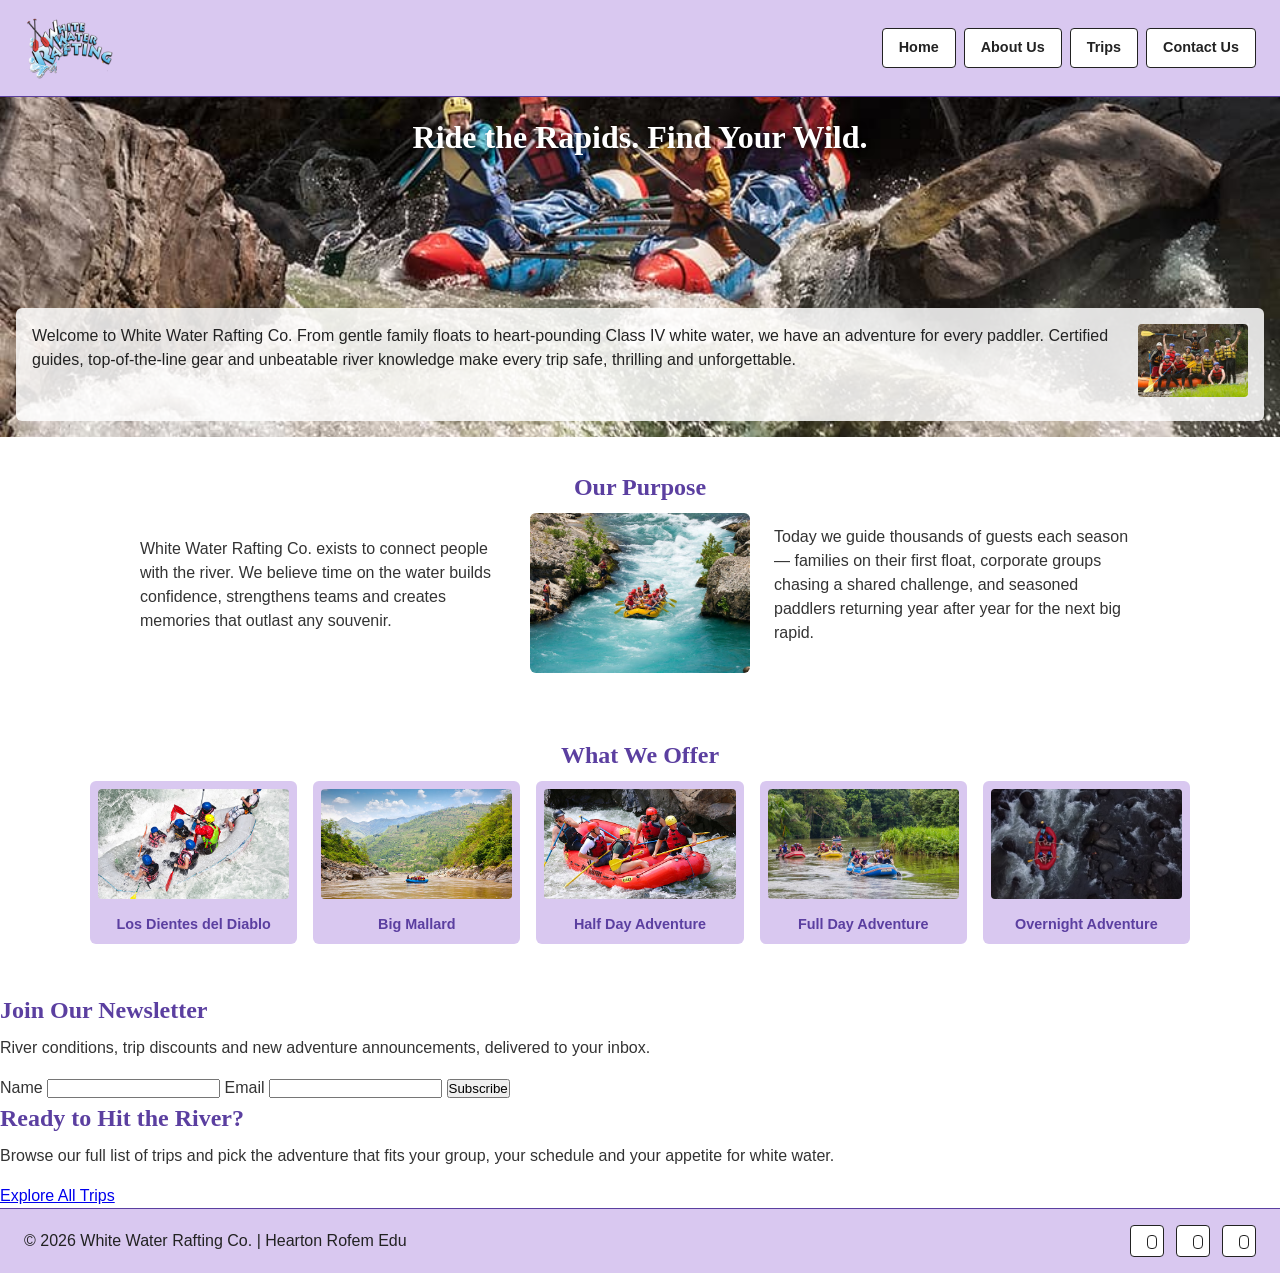
==== wwr/index.html @ 715f3367 "corrected" ====
<!DOCTYPE html>
<html lang="en">

<head>
  <meta charset="UTF-8">
  <meta name="viewport" content="width=device-width, initial-scale=1.0">
  <meta name="description"
    content="White Water Rafting Co. offers guided white water rafting trips for families, first-timers and thrill seekers. Book your river adventure today.">
  <meta name="author" content="Hearton Edu">
  <title>Home - White Water Rafting Co.</title>
  <link rel="stylesheet" href="styles/rafting.css">
</head>

<body>
  <header>
    <img src="images/water-rafting.png" alt="White Water Rafting Logo">
    <nav>
      <ul>
        <li><a href="index.html">Home</a></li>
        <li><a href="about.html">About Us</a></li>
        <li><a href="trips.html">Trips</a></li>
        <li><a href="contact.html">Contact Us</a></li>
      </ul>
    </nav>
  </header>

  <main>
    <div class="hero">
      <img src="images/rafting1.jpg" alt="Rafters paddling through white water rapids">
      <h1>Ride the Rapids. Find Your Wild.</h1>
      <article>
        <img src="images/happy-cust.jpg" alt="Happy guest after a rafting trip">
        <p>
          Welcome to White Water Rafting Co. From gentle family floats to heart-pounding
          Class IV white water, we have an adventure for every paddler. Certified guides,
          top-of-the-line gear and unbeatable river knowledge make every trip safe,
          thrilling and unforgettable.
        </p>
      </article>
    </div>

    <section class="history">
      <h2>Our Purpose</h2>
      <div class="history-grid">
        <p>
          White Water Rafting Co. exists to connect people with the river. We believe
          time on the water builds confidence, strengthens teams and creates memories
          that outlast any souvenir.
        </p>
        <img src="images/early-days.jpg" alt="Our team guiding rafters down the river">
        <p>
          Today we guide thousands of guests each season — families on their first
          float, corporate groups chasing a shared challenge, and seasoned paddlers
          returning year after year for the next big rapid.
        </p>
      </div>
    </section>

    <section class="adventures">
      <h2>What We Offer</h2>
      <div class="adventure-gallery">
        <figure>
          <img src="images/adventure-trip-to-los.jpg"
            alt="Adventure trip to Los Dientes del Diablo">
          <figcaption>Los Dientes del Diablo</figcaption>
        </figure>
        <figure>
          <img src="images/big-mallard-rapid.jpg" alt="Big Mallard rapid">
          <figcaption>Big Mallard</figcaption>
        </figure>
        <figure>
          <img src="images/half-day-adventure.jpg" alt="Half day adventure">
          <figcaption>Half Day Adventure</figcaption>
        </figure>
        <figure>
          <img src="images/full-day-adventure.jpg" alt="Full day adventure">
          <figcaption>Full Day Adventure</figcaption>
        </figure>
        <figure>
          <img src="images/overnight-adventure.jpg" alt="Overnight adventure">
          <figcaption>Overnight Adventure</figcaption>
        </figure>
      </div>
    </section>

    <section class="newsletter">
      <h2>Join Our Newsletter</h2>
      <p>River conditions, trip discounts and new adventure announcements, delivered to your inbox.
      </p>
      <form action="#" method="post">
        <label for="name">Name</label>
        <input type="text" id="name" name="name" required>

        <label for="email">Email</label>
        <input type="email" id="email" name="email" required>

        <button type="submit">Subscribe</button>
      </form>
    </section>

    <section class="cta">
      <h2>Ready to Hit the River?</h2>
      <p>
        Browse our full list of trips and pick the adventure that fits your group,
        your schedule and your appetite for white water.
      </p>
      <a href="trips.html" class="cta-button">Explore All Trips</a>
    </section>
  </main>

  <footer>
    <p>&copy; 2026 White Water Rafting Co. | Hearton Rofem Edu</p>
    <nav class="socialmedia">
      <a href="https://facebook.com"><img src="images/facebook111.svg" alt="Facebook"></a>
      <a href="https://twitter.com"><img src="images/twitter111.png" alt="Twitter"></a>
      <a href="https://instagram.com"><img src="images/instagram111.svg" alt="Instagram"></a>
    </nav>
  </footer>
</body>

</html>
---- wwr/styles/rafting.css ----
:root {
  --primary-color: #5b3fa0;
  --accent-color: #d9c8f0;
  --dark-color: #222222;
  --light-color: #ffffff;
  --text-color: #333333;
  --font-heading: Georgia, "Times New Roman", serif;
  --font-body: Arial, Helvetica, sans-serif;
}

*,
*::before,
*::after {
  margin: 0;
  padding: 0;
  box-sizing: border-box;
}

body {
  font-family: var(--font-body);
  color: var(--text-color);
  line-height: 1.5;
  background-color: var(--light-color);
}

h1,
h2 {
  font-family: var(--font-heading);
  margin-bottom: 0.5rem;
  color: var(--primary-color);
}

p {
  margin-bottom: 1rem;
}

/* =========================================
   2. Shared Header & Navigation
   ========================================= */
header {
  display: grid;
  grid-template-columns: auto 1fr;
  align-items: center;
  gap: 1rem;
  padding: 1rem 1.5rem;
  background-color: var(--accent-color);
  border-bottom: 1px solid var(--primary-color);
}

header img {
  width: 90px;
  height: auto;
}

nav ul {
  display: flex;
  justify-content: flex-end;
  gap: 0.5rem;
  list-style: none;
}

nav a {
  display: block;
  padding: 0.5rem 1rem;
  text-decoration: none;
  color: var(--dark-color);
  background-color: var(--light-color);
  border: 1px solid var(--dark-color);
  border-radius: 4px;
  font-weight: bold;
  font-size: 0.9rem;
}

nav a:hover,
nav a:focus {
  background-color: var(--primary-color);
  color: var(--light-color);
}

/* =========================================
   3. About Us / Home Page Styles
   ========================================= */
.hero {
  position: relative;
}

.hero > img {
  width: 100%;
  height: 340px;
  object-fit: cover;
  display: block;
}

.hero h1 {
  position: absolute;
  top: 1rem;
  left: 50%;
  transform: translateX(-50%);
  margin: 0;
  color: var(--light-color);
  text-shadow: 2px 2px 6px #000;
}

.hero article {
  position: absolute;
  bottom: 1rem;
  left: 1rem;
  right: 1rem;
  padding: 1rem;
  background-color: rgba(255, 255, 255, 0.85);
  border-radius: 6px;
  overflow: hidden;
}

.hero article img {
  float: right;
  width: 110px;
  height: auto;
  margin: 0 0 0.5rem 1rem;
  border-radius: 4px;
}

.hero article p {
  margin: 0;
  color: var(--dark-color);
}

.history {
  padding: 2rem 1.5rem;
}

.history h2 {
  text-align: center;
}

.history-grid {
  display: grid;
  grid-template-columns: 1fr auto 1fr;
  align-items: center;
  gap: 1.5rem;
  max-width: 1000px;
  margin: 0 auto;
}

.history-grid img {
  width: 220px;
  height: 160px;
  object-fit: cover;
  border-radius: 6px;
}

.adventures {
  padding: 2rem 1.5rem 3rem;
}

.adventures h2 {
  text-align: center;
}

.adventure-gallery {
  display: grid;
  grid-template-columns: repeat(5, 1fr);
  gap: 1rem;
  max-width: 1100px;
  margin: 0 auto;
}

.adventure-gallery figure {
  text-align: center;
  background-color: var(--accent-color);
  border-radius: 6px;
  padding: 0.5rem;
}

.adventure-gallery img {
  width: 100%;
  height: 110px;
  object-fit: cover;
  border-radius: 4px;
}

.adventure-gallery figcaption {
  margin-top: 0.5rem;
  font-size: 0.9rem;
  font-weight: bold;
  color: var(--primary-color);
}

/* =========================================
   4. Contact Us Page Styles
   ========================================= */
.contact-header {
  text-align: center;
  margin-bottom: 1rem;
}

.contact-header h1 {
  font-size: 2rem;
}

.company-info {
  text-align: center;
  margin-bottom: 2rem;
}

.company-info h2 {
  display: none;
}

.company-info p {
  margin: 5px 0;
  font-size: 1.1rem;
}

.contact-layout {
  display: grid;
  grid-template-columns: 1fr 1fr;
  gap: 2rem;
  margin-bottom: 3rem;
}

/* Map Section */
.map-section iframe {
  width: 100%;
  height: 100%;
  min-height: 450px;
  border: 0;
  border-radius: 6px;
  background-color: #e0e0e0;
}

/* Form Section */
.contact-form h2 {
  display: none;
}

.contact-form form {
  display: grid;
  grid-template-columns: 110px 1fr;
  gap: 1rem;
  align-items: center;
}

.contact-form label {
  text-align: right;
  font-weight: bold;
  padding-right: 10px;
  color: var(--dark-color);
}

.contact-form input[type="text"],
.contact-form input[type="email"],
.contact-form textarea {
  width: 100%;
  padding: 0.6rem;
  border: 1px solid var(--dark-color);
  border-radius: 4px;
  background-color: var(--light-color);
  font-family: var(--font-body);
}

.contact-form input:focus,
.contact-form textarea:focus {
  outline: 2px solid var(--primary-color);
  border-color: var(--primary-color);
}

.contact-form fieldset {
  grid-column: 2 / 3;
  border: none;
  display: flex;
  flex-direction: column;
  gap: 0.5rem;
}

.contact-form fieldset legend {
  text-align: right;
  width: 110px;
  margin-left: -120px;
  font-weight: bold;
  padding-right: 10px;
  float: left;
  color: var(--dark-color);
}

.contact-form fieldset label {
  text-align: left;
  font-weight: normal;
  display: flex;
  align-items: center;
  gap: 0.5rem;
  padding-right: 0;
}

.contact-form label[for="message"] {
  align-self: start;
  margin-top: 0.5rem;
}

.contact-form textarea {
  grid-column: 2 / 3;
  resize: vertical;
}

.contact-form label:has(input[type="checkbox"]) {
  grid-column: 1 / -1;
  text-align: left;
  font-weight: normal;
  display: flex;
  align-items: center;
  gap: 0.5rem;
  padding-left: 120px;
  margin-top: 0.5rem;
  color: var(--dark-color);
}

.contact-form .cta-button {
  grid-column: 1 / -1;
  padding: 0.8rem;
  background-color: var(--accent-color);
  border: 1px solid var(--dark-color);
  border-radius: 4px;
  font-weight: bold;
  font-size: 1rem;
  font-family: var(--font-body);
  cursor: pointer;
  transition: background-color 0.3s, color 0.3s;
  margin-top: 0.5rem;
}

.contact-form .cta-button:hover {
  background-color: var(--primary-color);
  color: var(--light-color);
}

/* Employees Section */
.employees {
  display: grid;
  grid-template-columns: repeat(3, 1fr);
  gap: 1.5rem;
  padding: 2rem;
  background-color: rgba(217, 200, 240, 0.3);
  border: 1px solid var(--primary-color);
  border-radius: 6px;
  margin-bottom: 2rem;
}

.employees h2 {
  grid-column: 1 / -1;
  text-align: center;
  margin-bottom: 1rem;
}

.employees figure {
  text-align: center;
  background-color: var(--accent-color);
  border-radius: 6px;
  padding: 1rem;
  border: 1px solid var(--primary-color);
}

.employees img {
  width: 100%;
  height: auto;
  aspect-ratio: 1 / 1;
  object-fit: cover;
  border-radius: 50%;
  background-color: var(--light-color);
  border: 2px solid var(--primary-color);
  margin-bottom: 1rem;
}

.employees figcaption {
  font-weight: bold;
  font-size: 0.95rem;
  color: var(--primary-color);
}

/* =========================================
   5. Shared Footer
   ========================================= */
footer {
  display: flex;
  justify-content: space-between;
  align-items: center;
  padding: 1rem 1.5rem;
  background-color: var(--accent-color);
  border-top: 1px solid var(--primary-color);
}

footer p {
  margin: 0;
  color: var(--dark-color);
}

.socialmedia {
  display: flex;
  gap: 0.75rem;
}

.socialmedia a {
  display: block;
  width: 32px;
  height: 32px;
}

.socialmedia img {
  width: 100%;
  height: 100%;
  border: 1px solid var(--dark-color);
  border-radius: 4px;
  background-color: var(--light-color);
  padding: 4px;
  box-sizing: border-box;
}

/* =========================================
   6. Combined Media Queries
   ========================================= */
@media (max-width: 800px) {
  header {
    grid-template-columns: 1fr;
    text-align: center;
  }

  nav ul {
    justify-content: center;
    flex-wrap: wrap;
  }

  /* About Us Mobile Styles */
  .history-grid {
    grid-template-columns: 1fr;
    text-align: center;
  }

  .adventure-gallery {
    grid-template-columns: repeat(2, 1fr);
  }

  /* Contact Us Mobile Styles */
  .contact-layout {
    grid-template-columns: 1fr;
  }

  .map-section iframe {
    min-height: 300px;
  }

  .contact-form form {
    grid-template-columns: 1fr;
  }

  .contact-form label {
    text-align: left;
    padding-right: 0;
  }

  .contact-form fieldset {
    grid-column: 1 / -1;
  }

  .contact-form fieldset legend {
    text-align: left;
    width: 100%;
    margin-left: 0;
    float: none;
    padding-right: 0;
    margin-bottom: 0.5rem;
  }

  .contact-form textarea {
    grid-column: 1 / -1;
  }

  .contact-form label:has(input[type="checkbox"]) {
    padding-left: 0;
  }

  .employees {
    grid-template-columns: 1fr;
  }

  /* Shared Footer Mobile Styles */
  footer {
    flex-direction: column;
    gap: 0.5rem;
    text-align: center;
  }
}
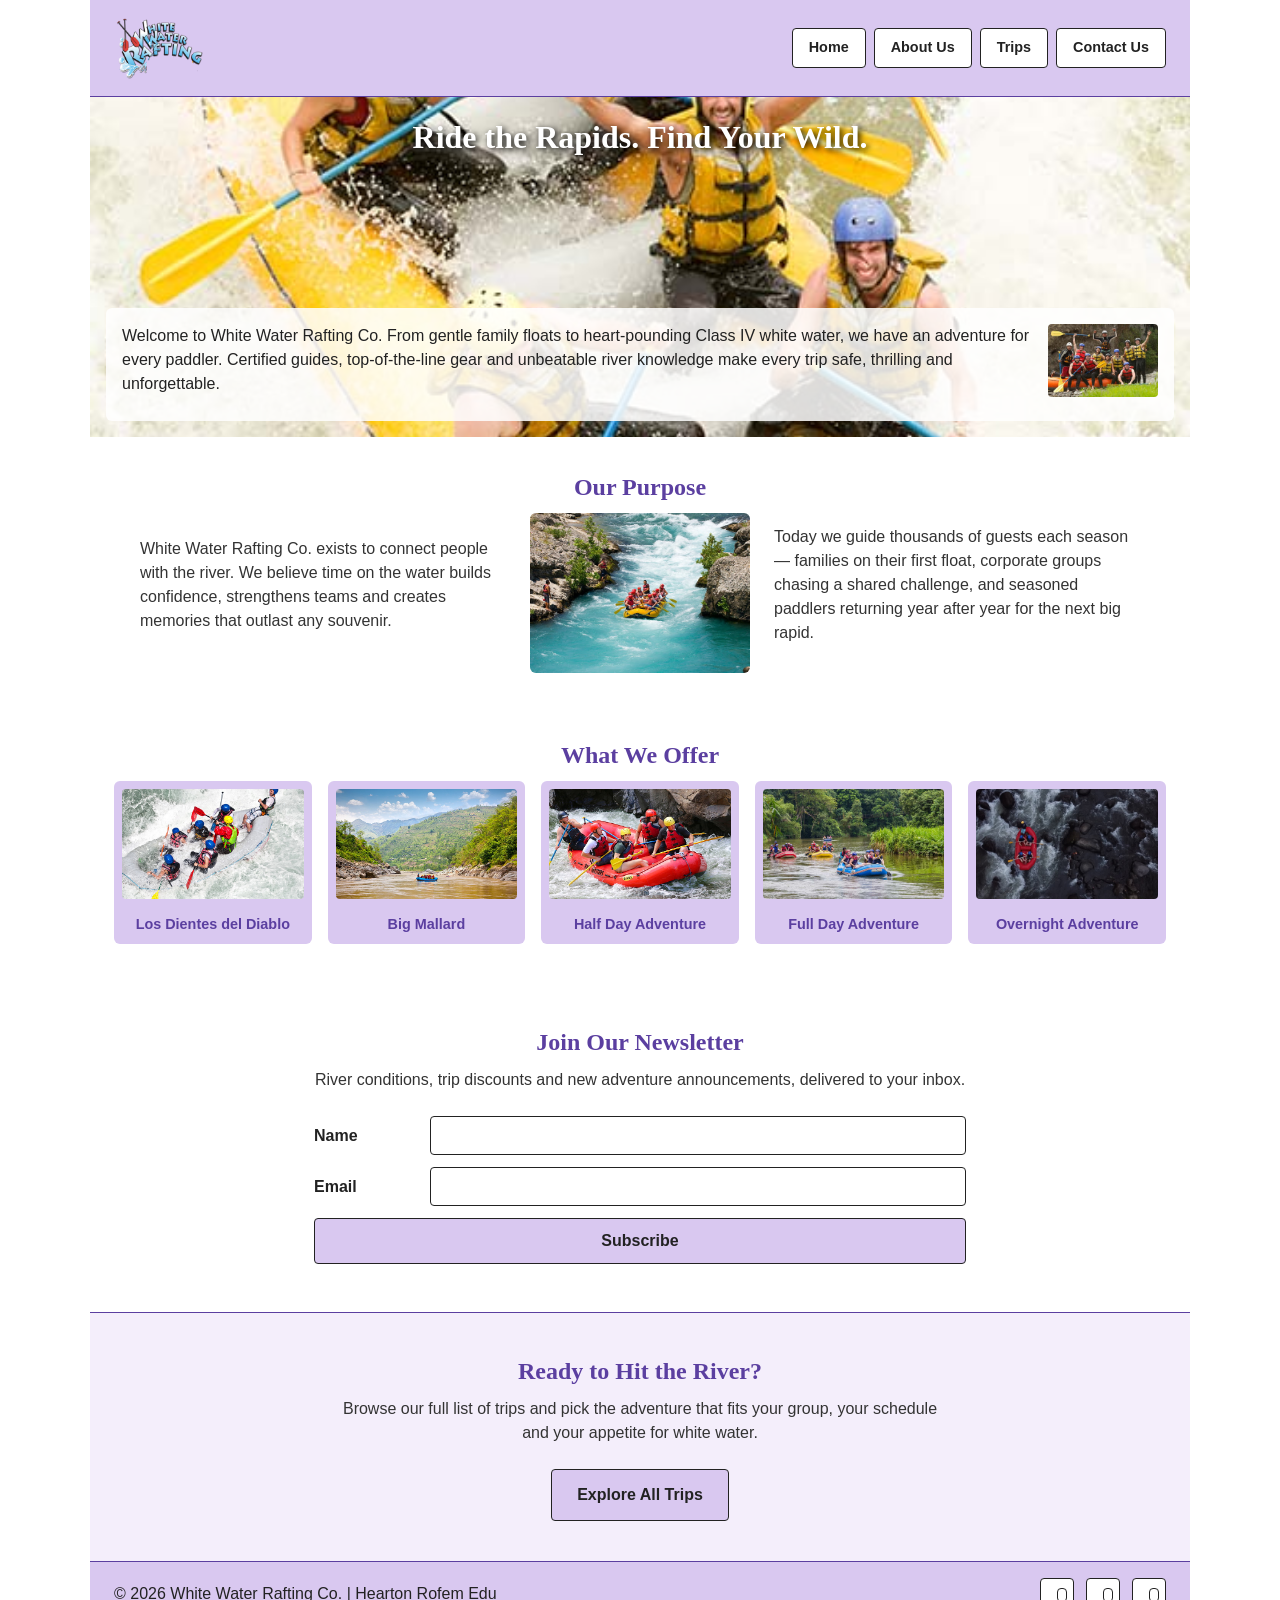
==== commit 9c45fd88: "update" ====
--- a/wwr/index.html
+++ b/wwr/index.html
@@ -26,7 +26,7 @@
 
   <main>
     <div class="hero">
-      <img src="images/rafting1.jpg" alt="Rafters paddling through white water rapids">
+      <img src="images/rafting56_600.jpg" alt="Rafters paddling through white water rapids">
       <h1>Ride the Rapids. Find Your Wild.</h1>
       <article>
         <img src="images/happy-cust.jpg" alt="Happy guest after a rafting trip">
--- a/wwr/styles/rafting.css
+++ b/wwr/styles/rafting.css
@@ -4,6 +4,10 @@
   --dark-color: #222222;
   --light-color: #ffffff;
   --text-color: #333333;
+  --overlay-light: rgba(255, 255, 255, 0.85);
+  --overlay-tint: rgba(217, 200, 240, 0.3);
+  --shadow-color: #000000;
+  --map-bg: #e0e0e0;
   --font-heading: Georgia, "Times New Roman", serif;
   --font-body: Arial, Helvetica, sans-serif;
 }
@@ -21,6 +25,8 @@
   color: var(--text-color);
   line-height: 1.5;
   background-color: var(--light-color);
+  max-width: 1100px;
+  margin: 0 auto;
 }
 
 h1,
@@ -34,9 +40,6 @@
   margin-bottom: 1rem;
 }
 
-/* =========================================
-   2. Shared Header & Navigation
-   ========================================= */
 header {
   display: grid;
   grid-template-columns: auto 1fr;
@@ -77,9 +80,6 @@
   color: var(--light-color);
 }
 
-/* =========================================
-   3. About Us / Home Page Styles
-   ========================================= */
 .hero {
   position: relative;
 }
@@ -98,7 +98,7 @@
   transform: translateX(-50%);
   margin: 0;
   color: var(--light-color);
-  text-shadow: 2px 2px 6px #000;
+  text-shadow: 2px 2px 6px var(--shadow-color);
 }
 
 .hero article {
@@ -107,7 +107,7 @@
   left: 1rem;
   right: 1rem;
   padding: 1rem;
-  background-color: rgba(255, 255, 255, 0.85);
+  background-color: var(--overlay-light);
   border-radius: 6px;
   overflow: hidden;
 }
@@ -186,9 +186,6 @@
   color: var(--primary-color);
 }
 
-/* =========================================
-   4. Contact Us Page Styles
-   ========================================= */
 .contact-header {
   text-align: center;
   margin-bottom: 1rem;
@@ -219,17 +216,15 @@
   margin-bottom: 3rem;
 }
 
-/* Map Section */
 .map-section iframe {
   width: 100%;
   height: 100%;
   min-height: 450px;
   border: 0;
   border-radius: 6px;
-  background-color: #e0e0e0;
-}
-
-/* Form Section */
+  background-color: var(--map-bg);
+}
+
 .contact-form h2 {
   display: none;
 }
@@ -248,19 +243,23 @@
   color: var(--dark-color);
 }
 
+/* Shared input styling (contact form + newsletter) */
 .contact-form input[type="text"],
 .contact-form input[type="email"],
-.contact-form textarea {
+.contact-form textarea,
+.newsletter input {
   width: 100%;
   padding: 0.6rem;
   border: 1px solid var(--dark-color);
   border-radius: 4px;
   background-color: var(--light-color);
   font-family: var(--font-body);
+  font-size: 1rem;
 }
 
 .contact-form input:focus,
-.contact-form textarea:focus {
+.contact-form textarea:focus,
+.newsletter input:focus {
   outline: 2px solid var(--primary-color);
   border-color: var(--primary-color);
 }
@@ -314,32 +313,52 @@
   color: var(--dark-color);
 }
 
+.contact-form .cta-button,
+.newsletter button,
+.cta .cta-button {
+  display: inline-block;
+  padding: 0.8rem;
+  background-color: var(--accent-color);
+  color: var(--dark-color);
+  border: 1px solid var(--dark-color);
+  border-radius: 4px;
+  font-weight: bold;
+  font-size: 1rem;
+  font-family: var(--font-body);
+  text-decoration: none;
+  cursor: pointer;
+  transition: background-color 0.3s, color 0.3s;
+}
+
 .contact-form .cta-button {
   grid-column: 1 / -1;
-  padding: 0.8rem;
-  background-color: var(--accent-color);
-  border: 1px solid var(--dark-color);
-  border-radius: 4px;
-  font-weight: bold;
-  font-size: 1rem;
-  font-family: var(--font-body);
-  cursor: pointer;
-  transition: background-color 0.3s, color 0.3s;
   margin-top: 0.5rem;
 }
 
-.contact-form .cta-button:hover {
+.newsletter button {
+  grid-column: 1 / -1;
+}
+
+.cta .cta-button {
+  padding: 0.8rem 1.6rem;
+}
+
+.contact-form .cta-button:hover,
+.contact-form .cta-button:focus,
+.newsletter button:hover,
+.newsletter button:focus,
+.cta .cta-button:hover,
+.cta .cta-button:focus {
   background-color: var(--primary-color);
   color: var(--light-color);
 }
 
-/* Employees Section */
 .employees {
   display: grid;
   grid-template-columns: repeat(3, 1fr);
   gap: 1.5rem;
   padding: 2rem;
-  background-color: rgba(217, 200, 240, 0.3);
+  background-color: var(--overlay-tint);
   border: 1px solid var(--primary-color);
   border-radius: 6px;
   margin-bottom: 2rem;
@@ -376,9 +395,50 @@
   color: var(--primary-color);
 }
 
-/* =========================================
-   5. Shared Footer
-   ========================================= */
+.newsletter {
+  max-width: 700px;
+  margin: 0 auto;
+  padding: 2rem 1.5rem 3rem;
+  text-align: center;
+}
+
+.newsletter h2 {
+  margin-bottom: 0.5rem;
+}
+
+.newsletter p {
+  margin-bottom: 1.5rem;
+}
+
+.newsletter form {
+  display: grid;
+  grid-template-columns: 100px 1fr;
+  gap: 0.75rem 1rem;
+  align-items: center;
+  text-align: left;
+}
+
+.newsletter label {
+  font-weight: bold;
+  color: var(--dark-color);
+}
+
+.cta {
+  text-align: center;
+  padding: 2.5rem 1.5rem;
+  background-color: var(--overlay-tint);
+  border-top: 1px solid var(--primary-color);
+}
+
+.cta h2 {
+  margin-bottom: 0.5rem;
+}
+
+.cta p {
+  max-width: 620px;
+  margin: 0 auto 1.5rem;
+}
+
 footer {
   display: flex;
   justify-content: space-between;
@@ -411,12 +471,8 @@
   border-radius: 4px;
   background-color: var(--light-color);
   padding: 4px;
-  box-sizing: border-box;
-}
-
-/* =========================================
-   6. Combined Media Queries
-   ========================================= */
+}
+
 @media (max-width: 800px) {
   header {
     grid-template-columns: 1fr;
@@ -428,7 +484,7 @@
     flex-wrap: wrap;
   }
 
-  /* About Us Mobile Styles */
+  /* About / Home */
   .history-grid {
     grid-template-columns: 1fr;
     text-align: center;
@@ -438,7 +494,7 @@
     grid-template-columns: repeat(2, 1fr);
   }
 
-  /* Contact Us Mobile Styles */
+  /* Contact */
   .contact-layout {
     grid-template-columns: 1fr;
   }
@@ -481,7 +537,12 @@
     grid-template-columns: 1fr;
   }
 
-  /* Shared Footer Mobile Styles */
+  /* Newsletter */
+  .newsletter form {
+    grid-template-columns: 1fr;
+  }
+
+  /* Footer */
   footer {
     flex-direction: column;
     gap: 0.5rem;
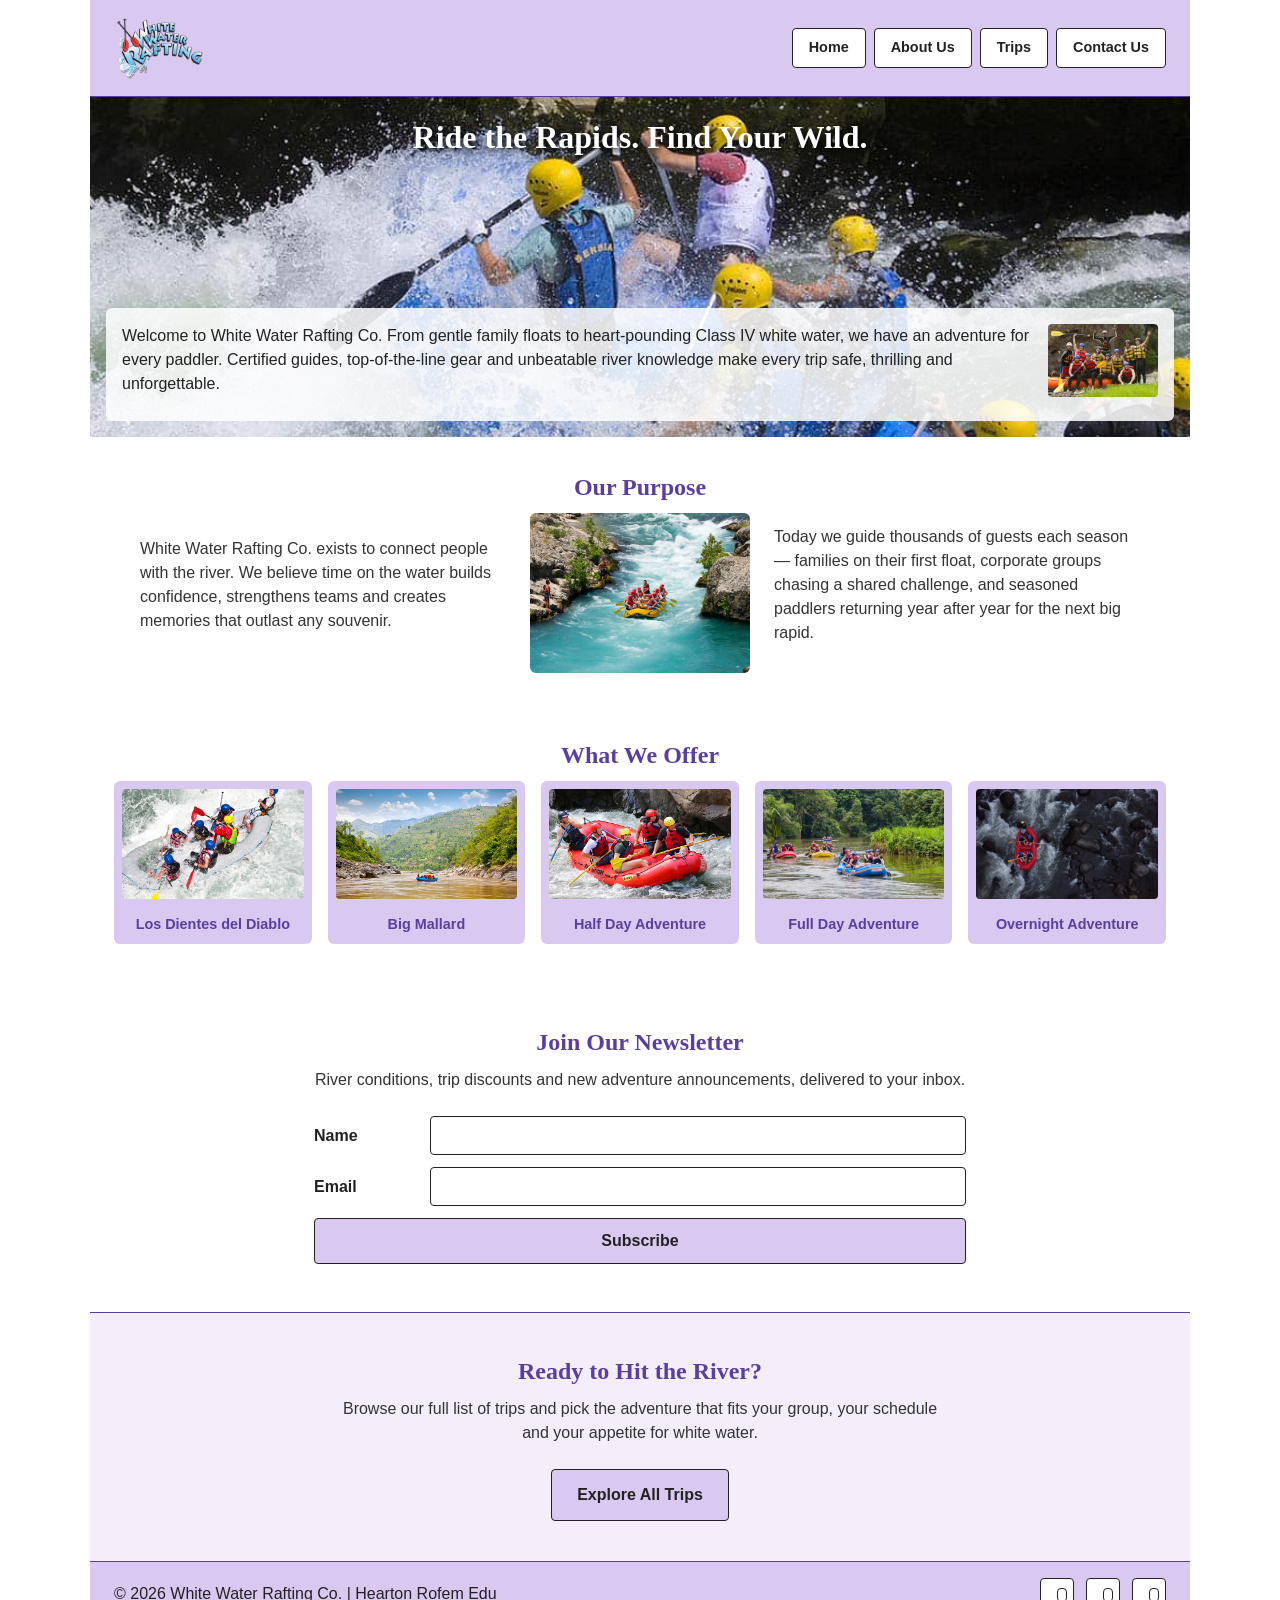
==== commit 9c41f0f2: "up" ====
--- a/wwr/index.html
+++ b/wwr/index.html
@@ -26,7 +26,7 @@
 
   <main>
     <div class="hero">
-      <img src="images/rafting56_600.jpg" alt="Rafters paddling through white water rapids">
+      <img src="images/rafting64_1024.jpg" alt="Rafters paddling through white water rapids">
       <h1>Ride the Rapids. Find Your Wild.</h1>
       <article>
         <img src="images/happy-cust.jpg" alt="Happy guest after a rafting trip">
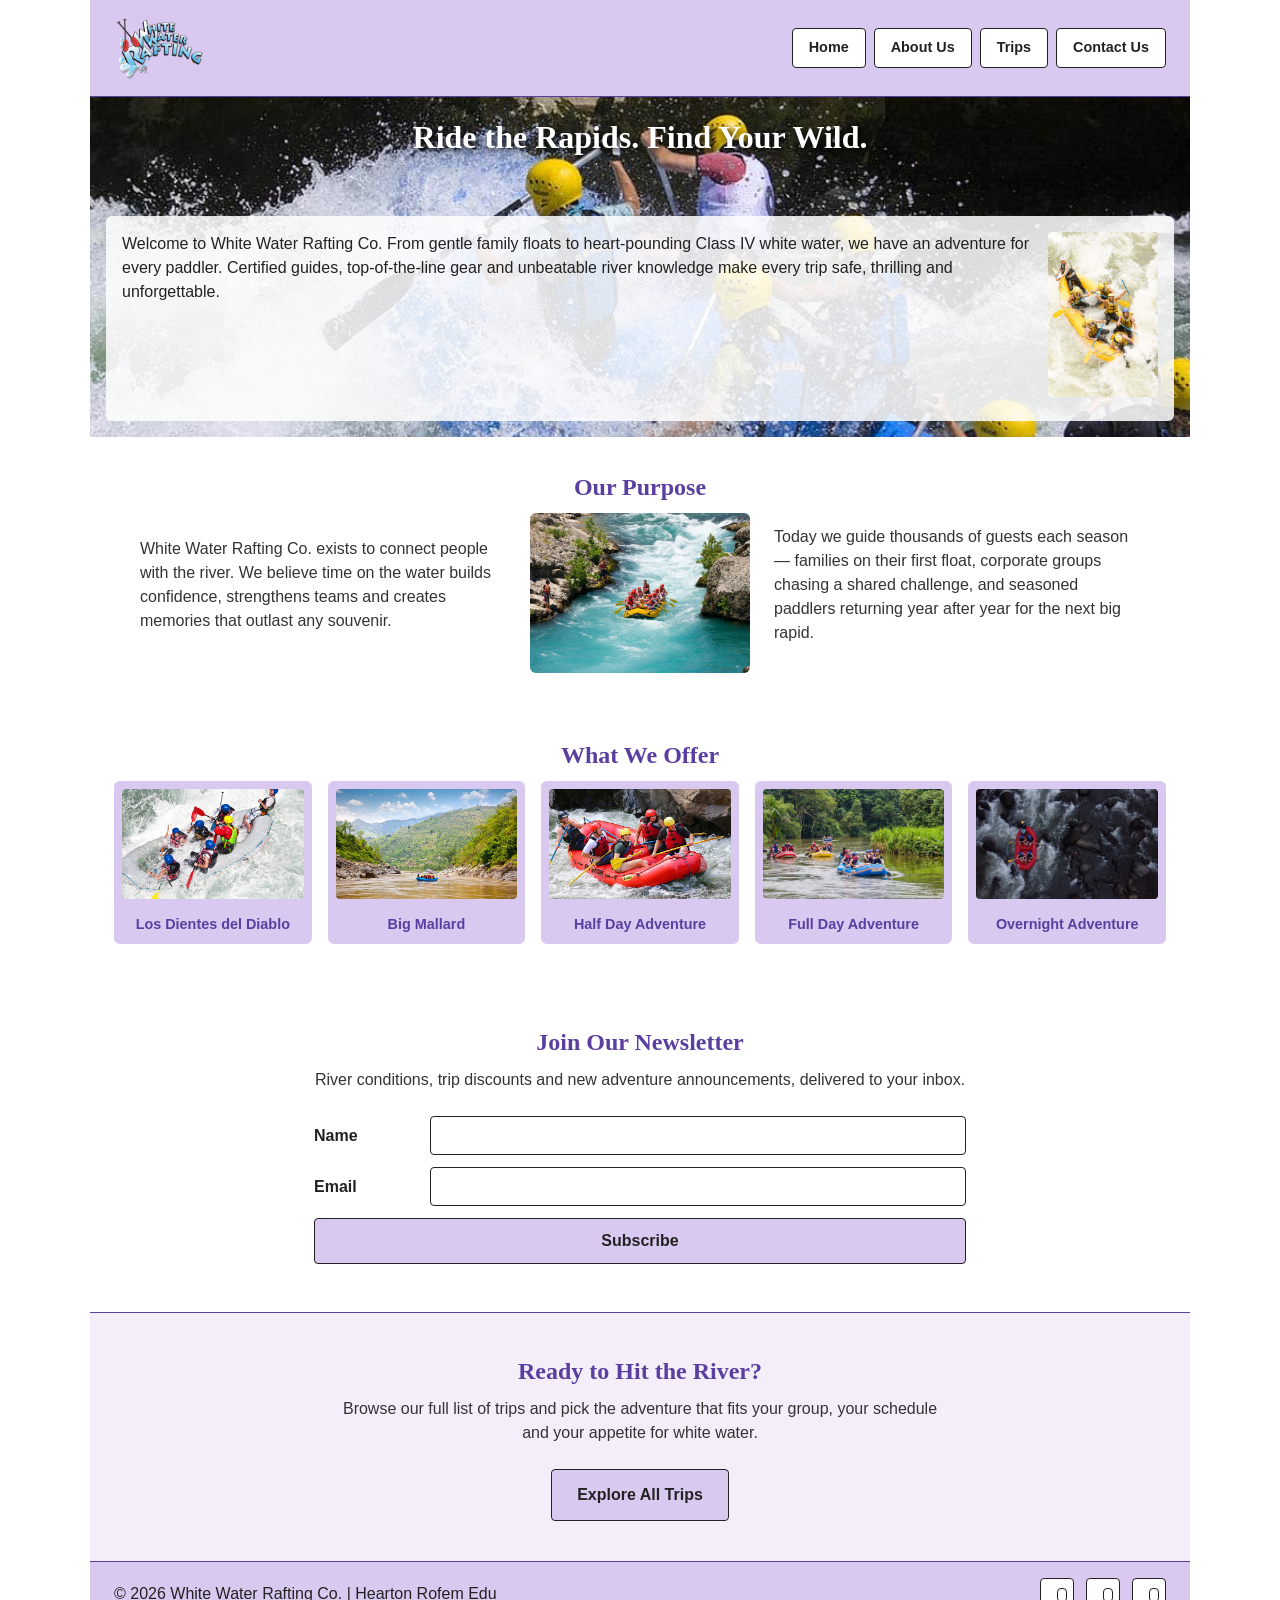
==== commit 4ce95d02: "up" ====
--- a/wwr/index.html
+++ b/wwr/index.html
@@ -29,7 +29,7 @@
       <img src="images/rafting64_1024.jpg" alt="Rafters paddling through white water rapids">
       <h1>Ride the Rapids. Find Your Wild.</h1>
       <article>
-        <img src="images/happy-cust.jpg" alt="Happy guest after a rafting trip">
+        <img src="images/rafting56_600.jpg" alt="Happy guest after a rafting trip">
         <p>
           Welcome to White Water Rafting Co. From gentle family floats to heart-pounding
           Class IV white water, we have an adventure for every paddler. Certified guides,
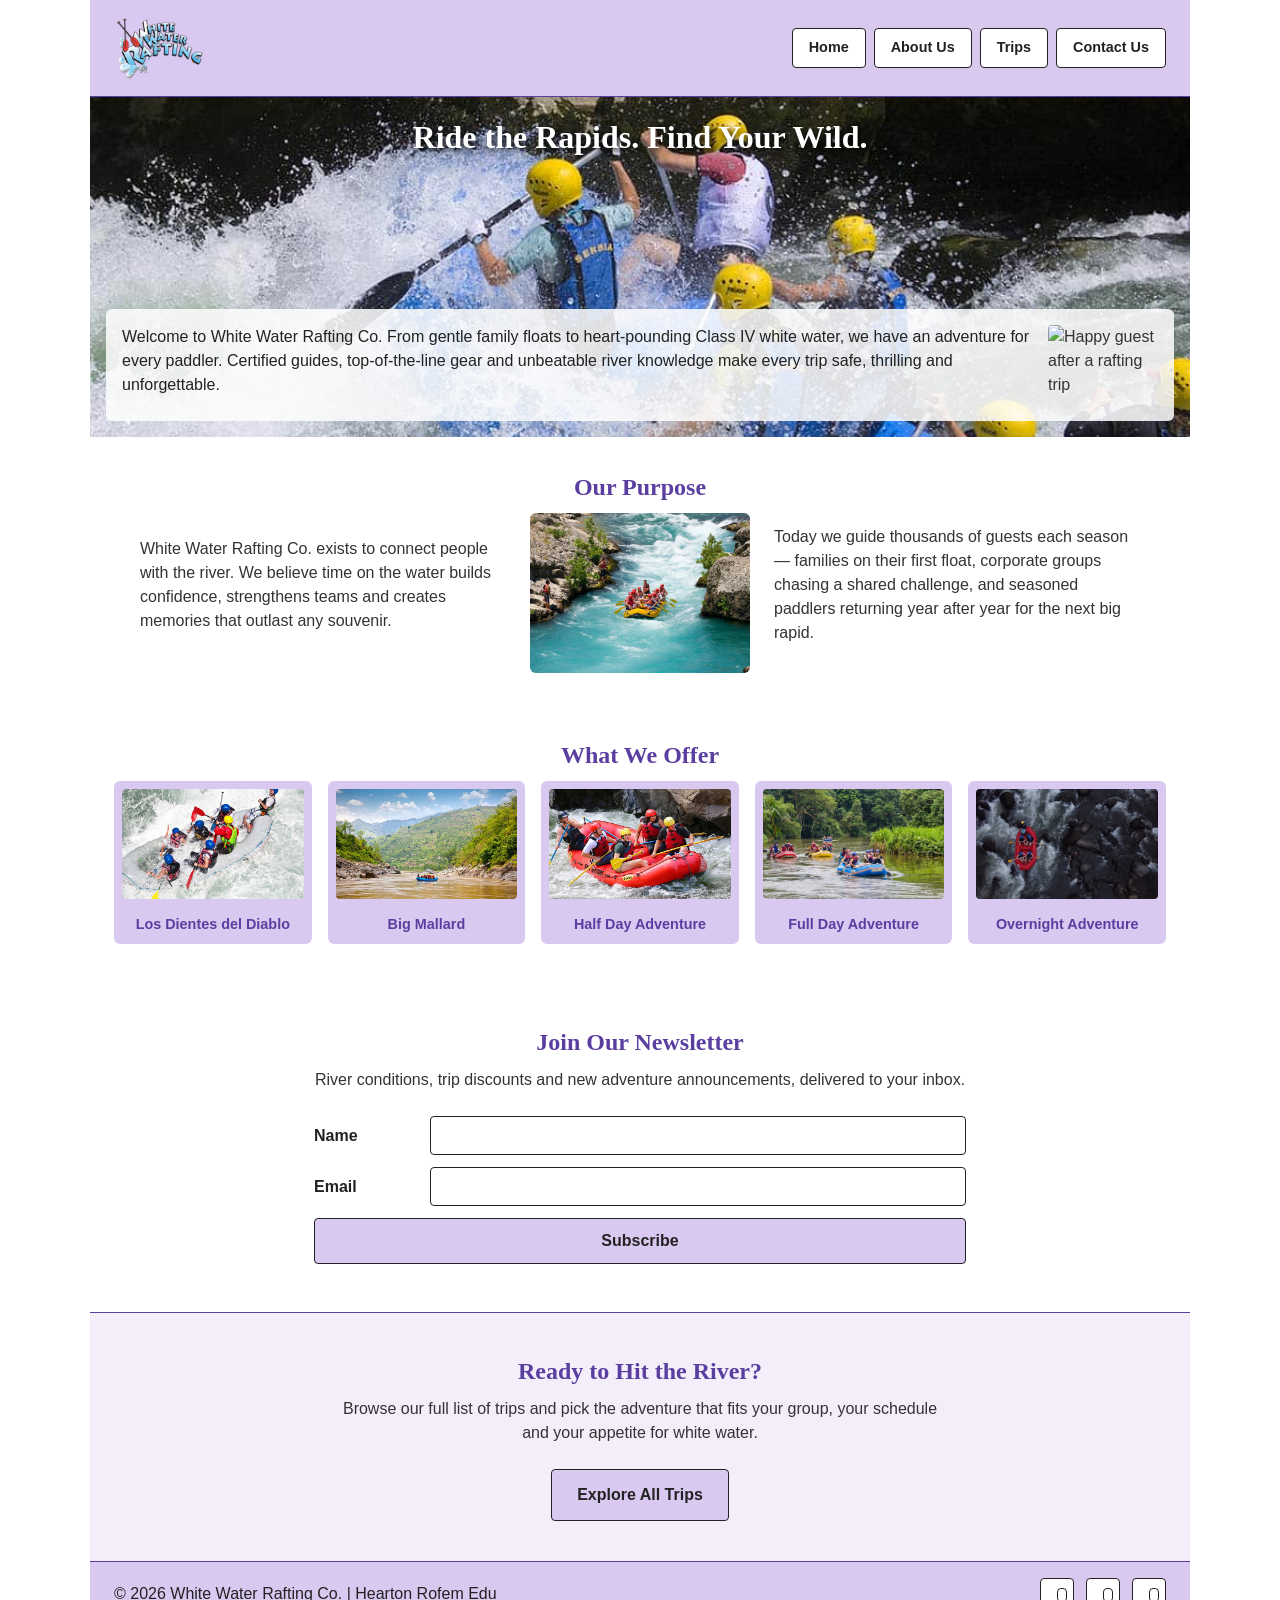
==== commit 6fbb89ed: "up" ====
--- a/wwr/index.html
+++ b/wwr/index.html
@@ -29,7 +29,7 @@
       <img src="images/rafting64_1024.jpg" alt="Rafters paddling through white water rapids">
       <h1>Ride the Rapids. Find Your Wild.</h1>
       <article>
-        <img src="images/rafting56_600.jpg" alt="Happy guest after a rafting trip">
+        <img src="images/rafting.jpg" alt="Happy guest after a rafting trip">
         <p>
           Welcome to White Water Rafting Co. From gentle family floats to heart-pounding
           Class IV white water, we have an adventure for every paddler. Certified guides,
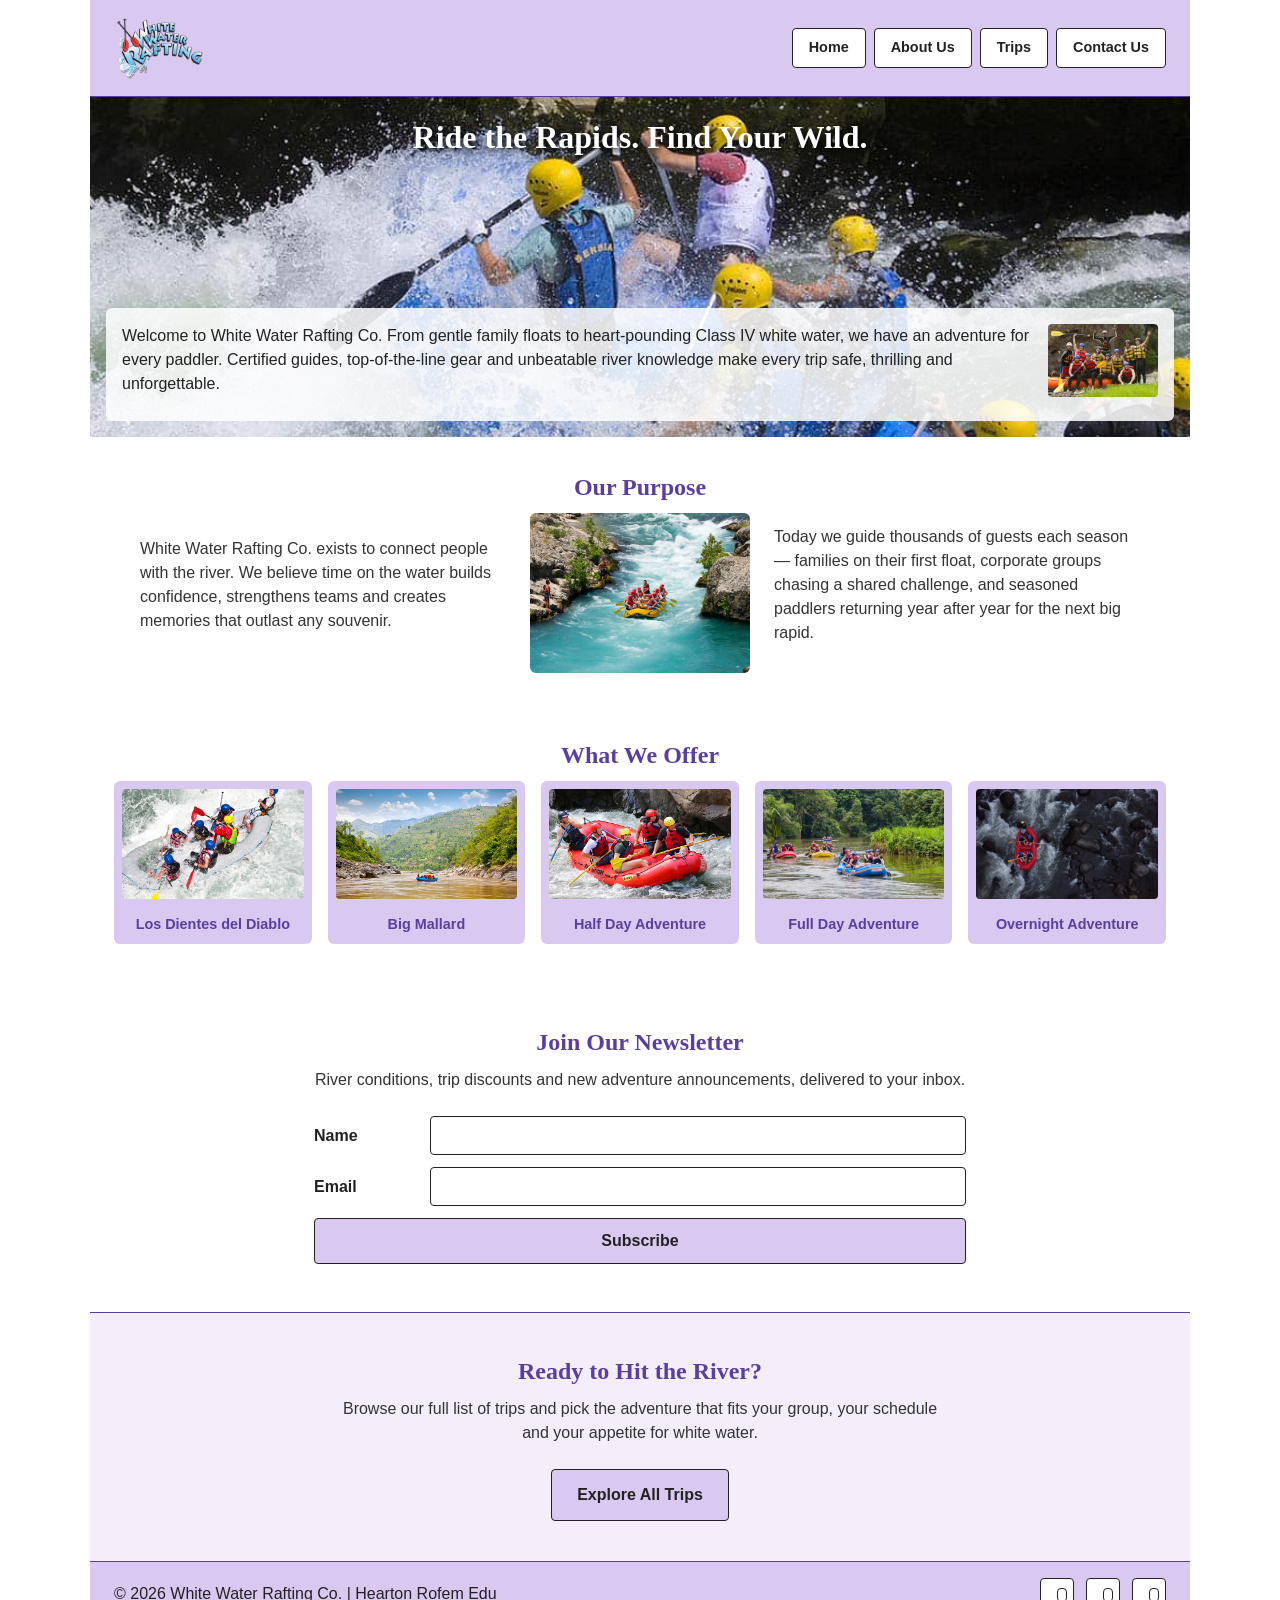
==== commit e58407da: "up" ====
--- a/wwr/index.html
+++ b/wwr/index.html
@@ -29,7 +29,7 @@
       <img src="images/rafting64_1024.jpg" alt="Rafters paddling through white water rapids">
       <h1>Ride the Rapids. Find Your Wild.</h1>
       <article>
-        <img src="images/rafting.jpg" alt="Happy guest after a rafting trip">
+        <img src="images/happy-cust.jpg" alt="Happy guest after a rafting trip">
         <p>
           Welcome to White Water Rafting Co. From gentle family floats to heart-pounding
           Class IV white water, we have an adventure for every paddler. Certified guides,
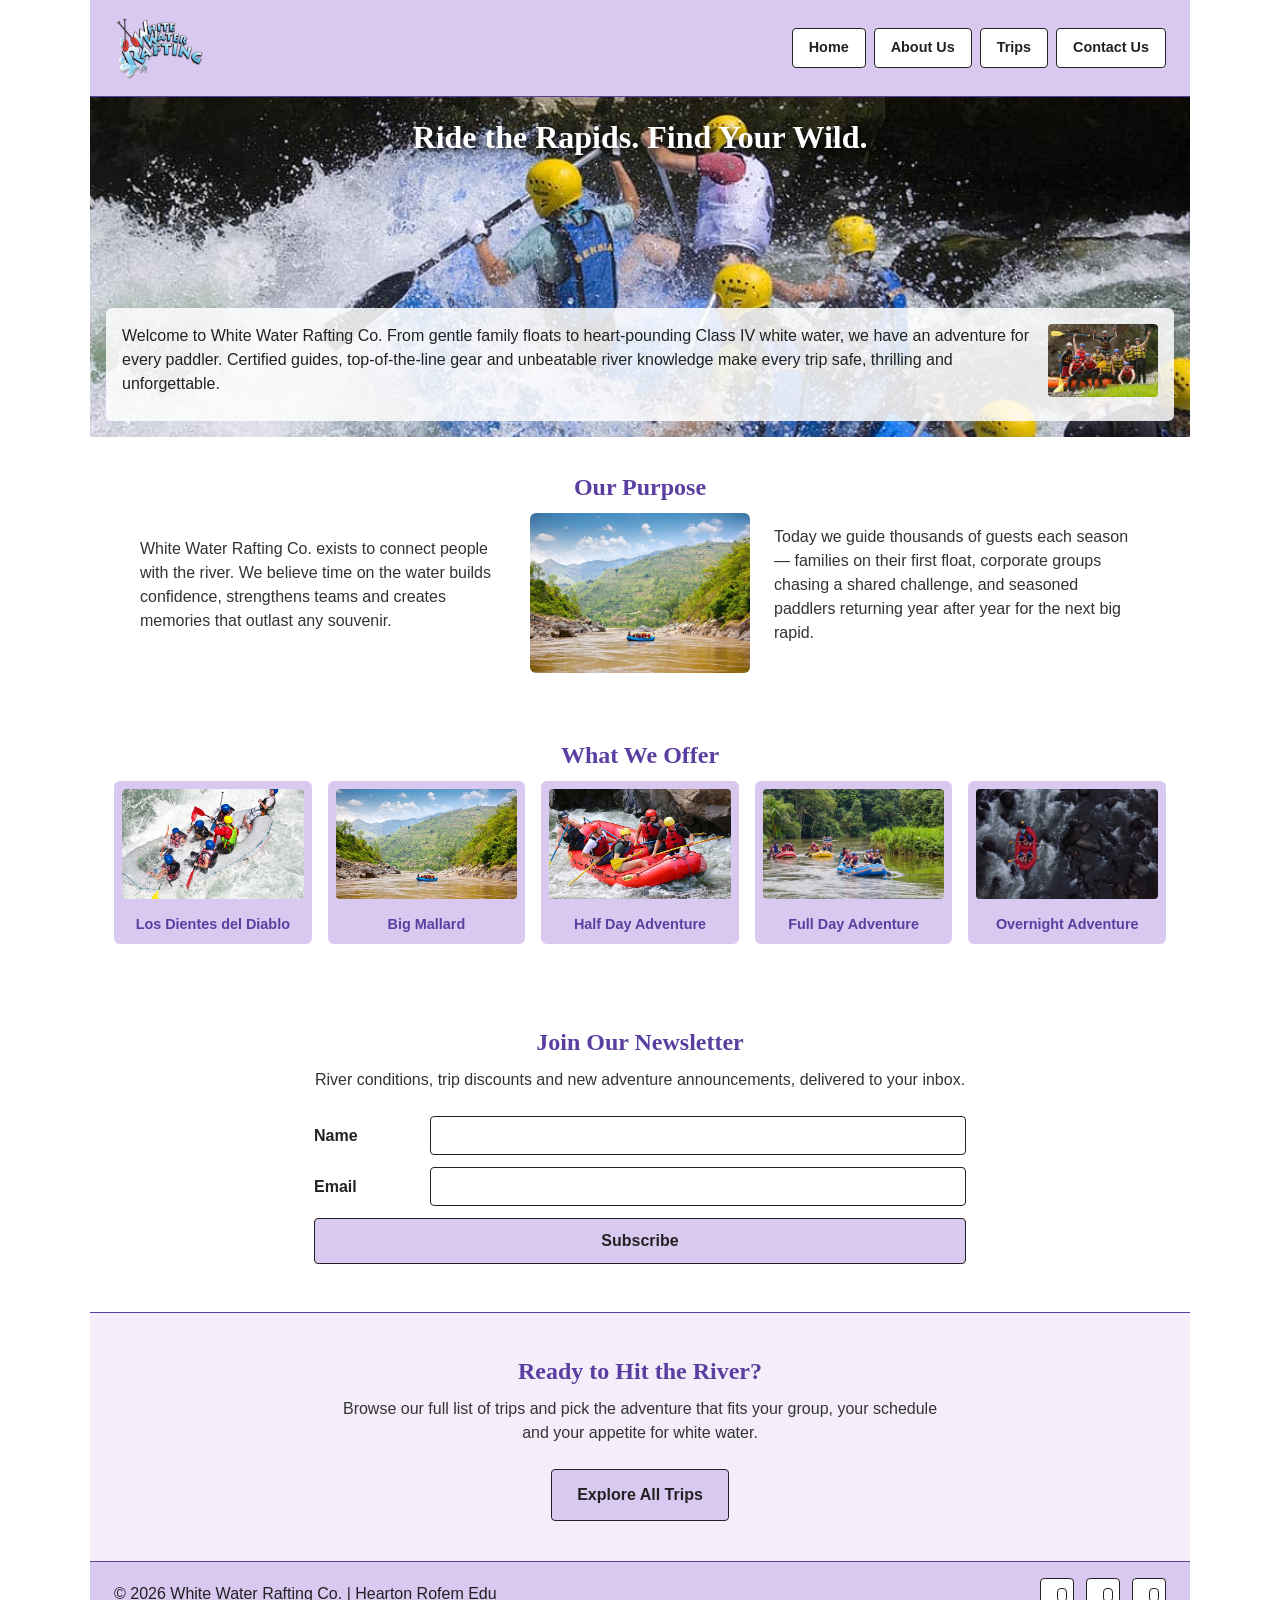
==== commit 95b68699: "up" ====
--- a/wwr/index.html
+++ b/wwr/index.html
@@ -47,7 +47,7 @@
           time on the water builds confidence, strengthens teams and creates memories
           that outlast any souvenir.
         </p>
-        <img src="images/early-days.jpg" alt="Our team guiding rafters down the river">
+        <img src="images/rafting43_600.jpg" alt="Our team guiding rafters down the river">
         <p>
           Today we guide thousands of guests each season — families on their first
           float, corporate groups chasing a shared challenge, and seasoned paddlers
